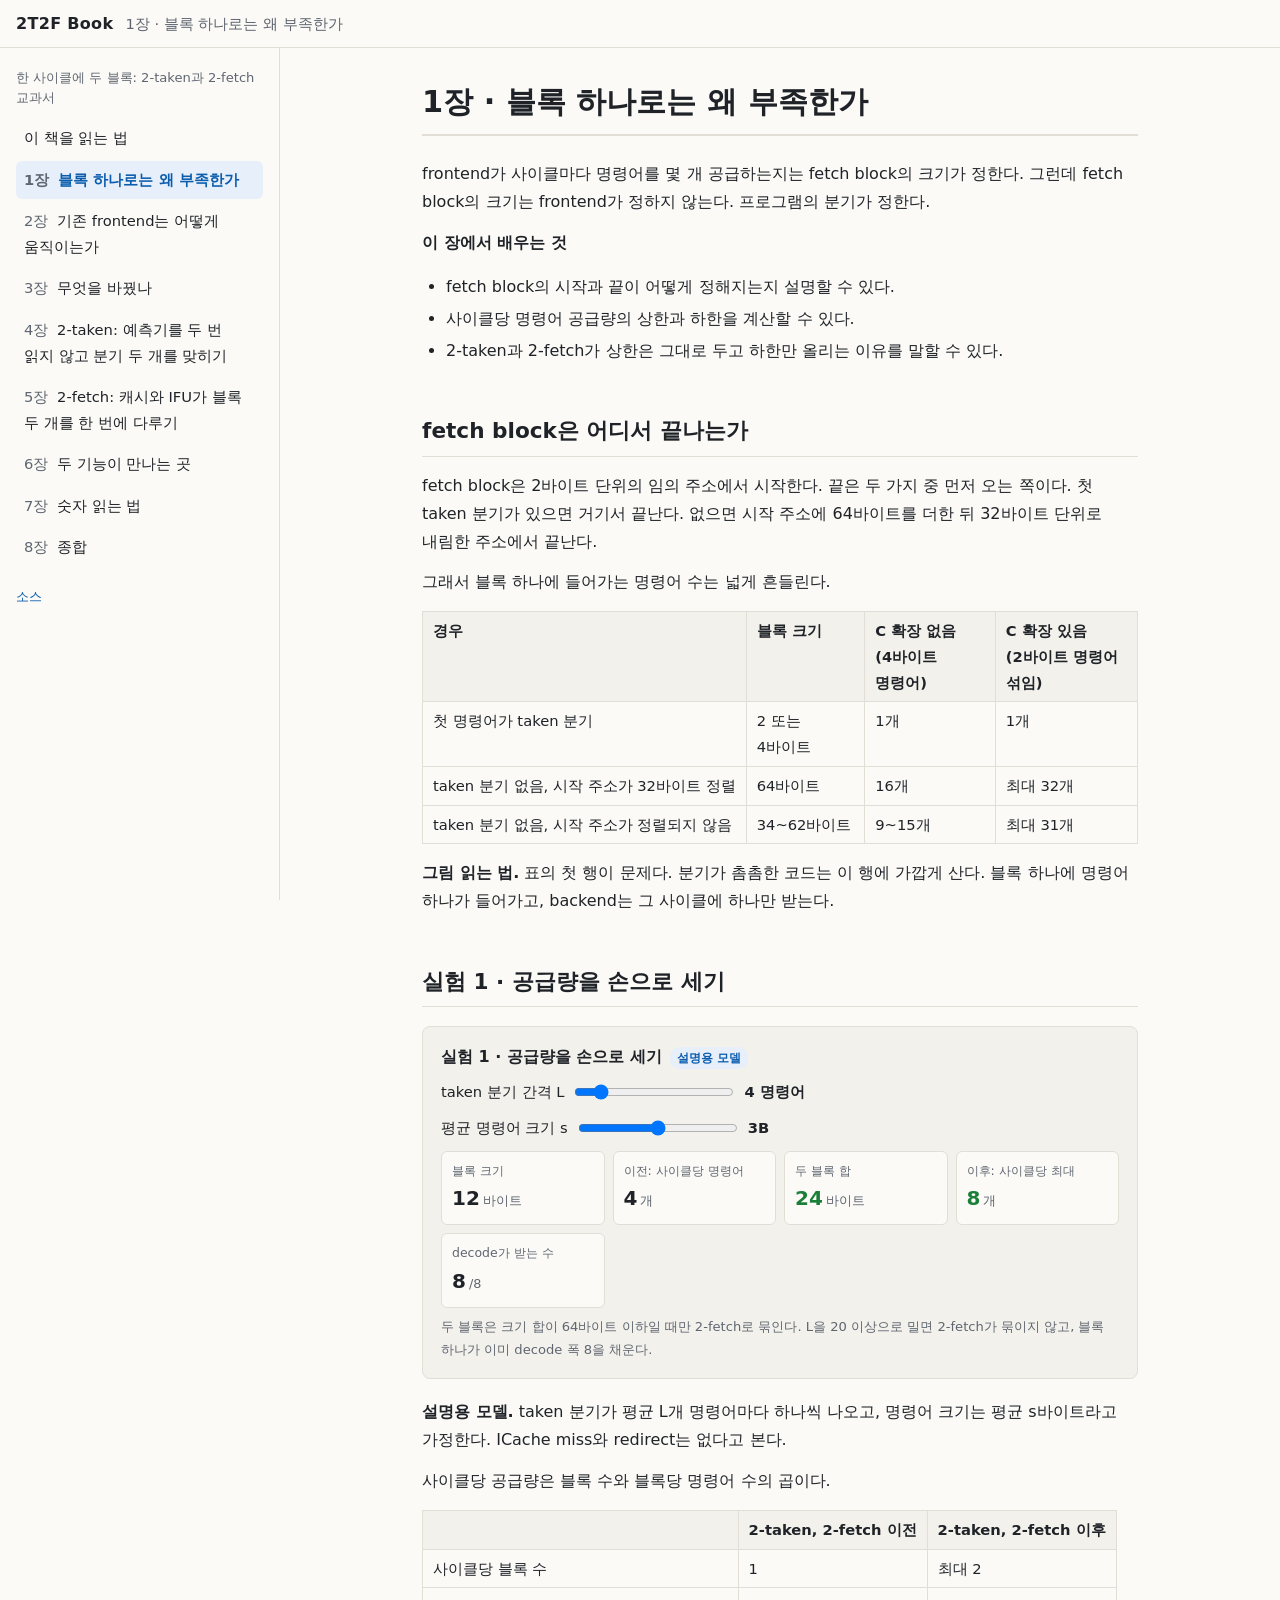
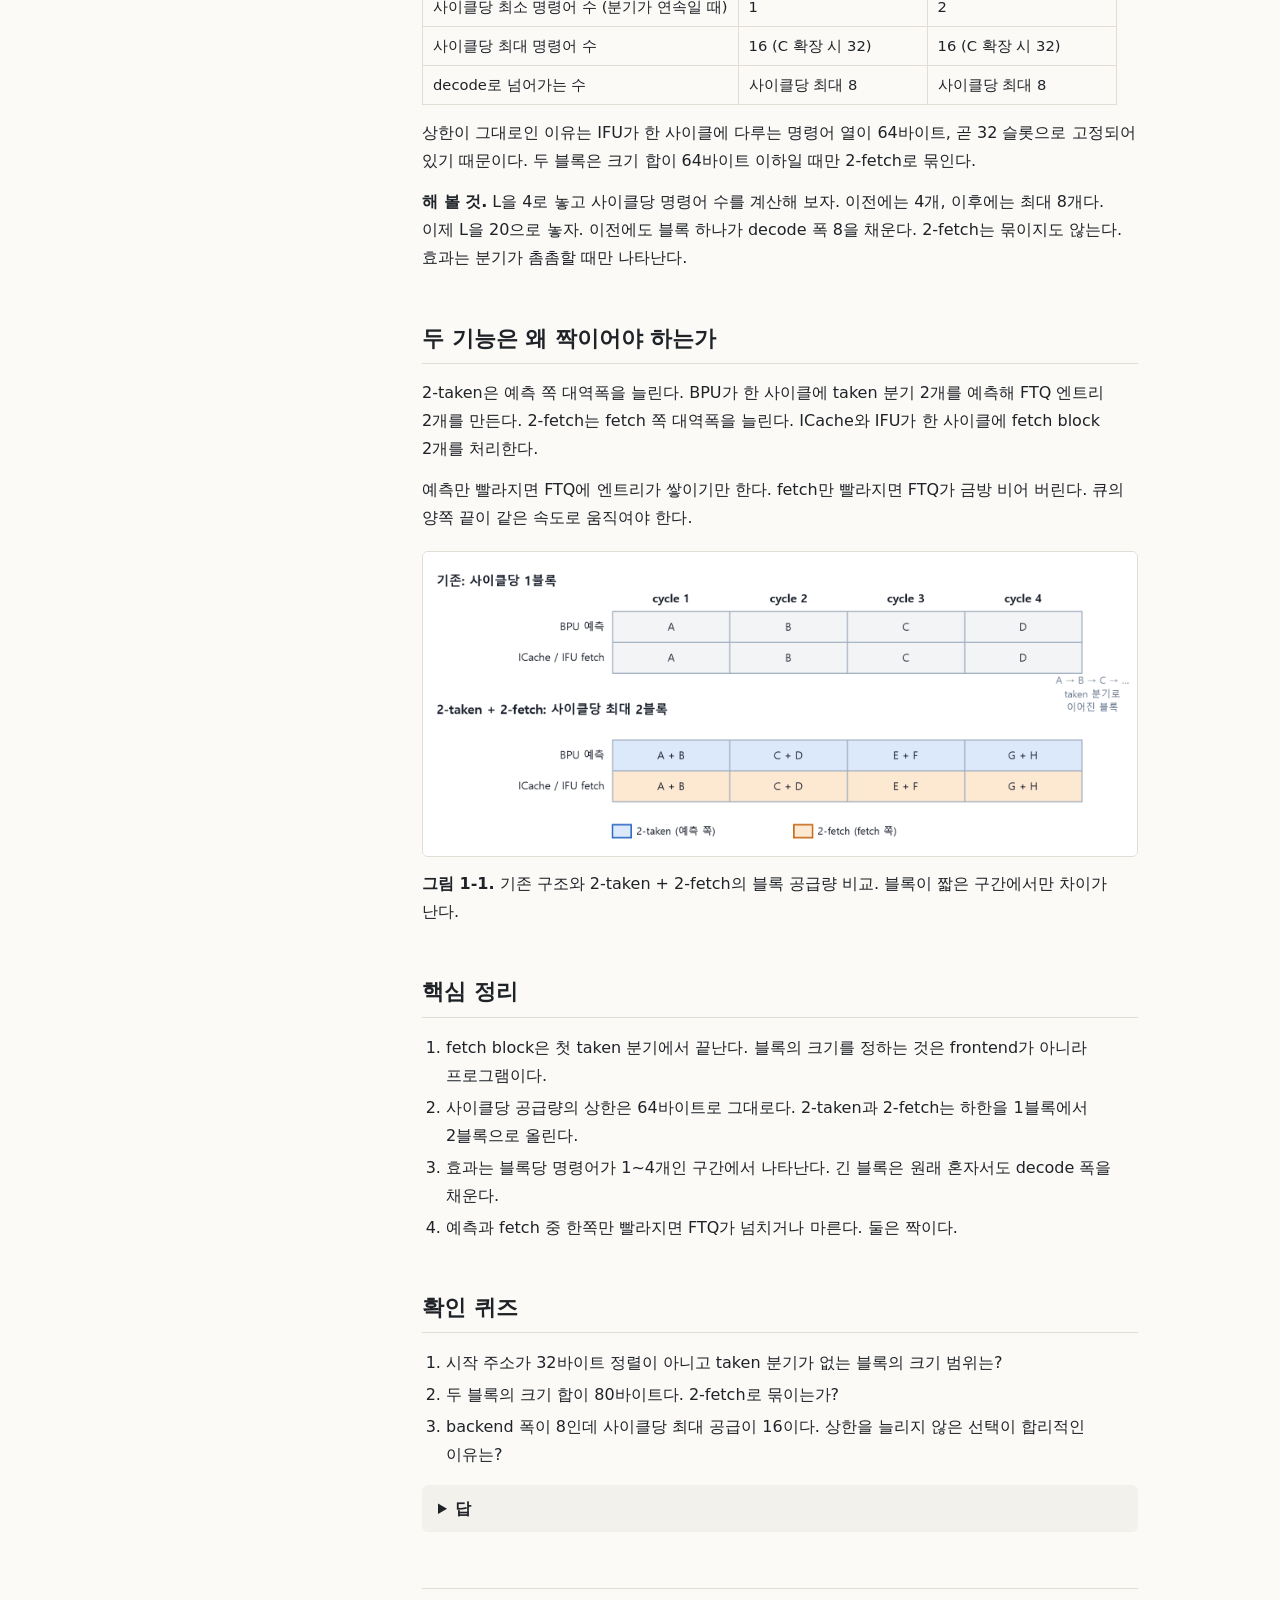
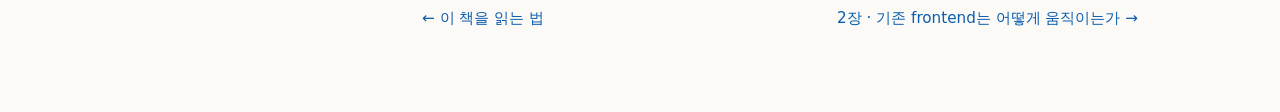
==== chapters/ch1.html @ 53d080ed "Add the 2T2F textbook as a static site Chapters are split from a single Markdown source and rendered" ====
<!doctype html>
<html lang="ko">
<head>
<meta charset="utf-8">
<meta name="viewport" content="width=device-width, initial-scale=1">
<title>1장 · 블록 하나로는 왜 부족한가 — 2T2F Book</title>
<meta name="description" content="한 사이클에 두 블록: 2-taken과 2-fetch 교과서">
<link rel="stylesheet" href="../assets/book.css">
</head>
<body>
<header class="top">
  <button class="menu" aria-label="목차" onclick="document.body.classList.toggle('nav-open')">☰</button>
  <a class="brand" href="../index.html">2T2F Book</a>
  <span class="topline">1장 · 블록 하나로는 왜 부족한가</span>
</header>
<div class="layout">
<nav class="side">
  <div class="side-title">한 사이클에 두 블록: 2-taken과 2-fetch 교과서</div>
  <ul><li><a href="../index.html">이 책을 읽는 법</a></li><li><a href="../chapters/ch1.html" class=cur><span class="n">1장</span> 블록 하나로는 왜 부족한가</a></li><li><a href="../chapters/ch2.html"><span class="n">2장</span> 기존 frontend는 어떻게 움직이는가</a></li><li><a href="../chapters/ch3.html"><span class="n">3장</span> 무엇을 바꿨나</a></li><li><a href="../chapters/ch4.html"><span class="n">4장</span> 2-taken: 예측기를 두 번 읽지 않고 분기 두 개를 맞히기</a></li><li><a href="../chapters/ch5.html"><span class="n">5장</span> 2-fetch: 캐시와 IFU가 블록 두 개를 한 번에 다루기</a></li><li><a href="../chapters/ch6.html"><span class="n">6장</span> 두 기능이 만나는 곳</a></li><li><a href="../chapters/ch7.html"><span class="n">7장</span> 숫자 읽는 법</a></li><li><a href="../chapters/ch8.html"><span class="n">8장</span> 종합</a></li></ul>
  <div class="side-foot"><a href="https://github.com/star007kdh-proj/2t2f-book">소스</a></div>
</nav>
<main class="content">
<h1>1장 · 블록 하나로는 왜 부족한가</h1>
<p>frontend가 사이클마다 명령어를 몇 개 공급하는지는 fetch block의 크기가 정한다. 그런데 fetch block의 크기는 frontend가 정하지 않는다. 프로그램의 분기가 정한다.</p>
<p><strong>이 장에서 배우는 것</strong></p>
<ul>
<li>fetch block의 시작과 끝이 어떻게 정해지는지 설명할 수 있다.</li>
<li>사이클당 명령어 공급량의 상한과 하한을 계산할 수 있다.</li>
<li>2-taken과 2-fetch가 상한은 그대로 두고 하한만 올리는 이유를 말할 수 있다.</li>
</ul>
<h2>fetch block은 어디서 끝나는가</h2>
<p>fetch block은 2바이트 단위의 임의 주소에서 시작한다. 끝은 두 가지 중 먼저 오는 쪽이다. 첫 taken 분기가 있으면 거기서 끝난다. 없으면 시작 주소에 64바이트를 더한 뒤 32바이트 단위로 내림한 주소에서 끝난다.</p>
<p>그래서 블록 하나에 들어가는 명령어 수는 넓게 흔들린다.</p>
<table>
<thead>
<tr>
<th>경우</th>
<th>블록 크기</th>
<th>C 확장 없음 (4바이트 명령어)</th>
<th>C 확장 있음 (2바이트 명령어 섞임)</th>
</tr>
</thead>
<tbody>
<tr>
<td>첫 명령어가 taken 분기</td>
<td>2 또는 4바이트</td>
<td>1개</td>
<td>1개</td>
</tr>
<tr>
<td>taken 분기 없음, 시작 주소가 32바이트 정렬</td>
<td>64바이트</td>
<td>16개</td>
<td>최대 32개</td>
</tr>
<tr>
<td>taken 분기 없음, 시작 주소가 정렬되지 않음</td>
<td>34~62바이트</td>
<td>9~15개</td>
<td>최대 31개</td>
</tr>
</tbody>
</table>
<p><strong>그림 읽는 법.</strong> 표의 첫 행이 문제다. 분기가 촘촘한 코드는 이 행에 가깝게 산다. 블록 하나에 명령어 하나가 들어가고, backend는 그 사이클에 하나만 받는다.</p>
<h2>실험 1 · 공급량을 손으로 세기</h2>
<div class="widget" data-widget="supply"></div>

<p><strong>설명용 모델.</strong> taken 분기가 평균 L개 명령어마다 하나씩 나오고, 명령어 크기는 평균 s바이트라고 가정한다. ICache miss와 redirect는 없다고 본다.</p>
<p>사이클당 공급량은 블록 수와 블록당 명령어 수의 곱이다.</p>
<table>
<thead>
<tr>
<th></th>
<th>2-taken, 2-fetch 이전</th>
<th>2-taken, 2-fetch 이후</th>
</tr>
</thead>
<tbody>
<tr>
<td>사이클당 블록 수</td>
<td>1</td>
<td>최대 2</td>
</tr>
<tr>
<td>사이클당 최소 명령어 수 (분기가 연속일 때)</td>
<td>1</td>
<td>2</td>
</tr>
<tr>
<td>사이클당 최대 명령어 수</td>
<td>16 (C 확장 시 32)</td>
<td>16 (C 확장 시 32)</td>
</tr>
<tr>
<td>decode로 넘어가는 수</td>
<td>사이클당 최대 8</td>
<td>사이클당 최대 8</td>
</tr>
</tbody>
</table>
<p>상한이 그대로인 이유는 IFU가 한 사이클에 다루는 명령어 열이 64바이트, 곧 32 슬롯으로 고정되어 있기 때문이다. 두 블록은 크기 합이 64바이트 이하일 때만 2-fetch로 묶인다.</p>
<p><strong>해 볼 것.</strong> L을 4로 놓고 사이클당 명령어 수를 계산해 보자. 이전에는 4개, 이후에는 최대 8개다. 이제 L을 20으로 놓자. 이전에도 블록 하나가 decode 폭 8을 채운다. 2-fetch는 묶이지도 않는다. 효과는 분기가 촘촘할 때만 나타난다.</p>
<h2>두 기능은 왜 짝이어야 하는가</h2>
<p>2-taken은 예측 쪽 대역폭을 늘린다. BPU가 한 사이클에 taken 분기 2개를 예측해 FTQ 엔트리 2개를 만든다. 2-fetch는 fetch 쪽 대역폭을 늘린다. ICache와 IFU가 한 사이클에 fetch block 2개를 처리한다.</p>
<p>예측만 빨라지면 FTQ에 엔트리가 쌓이기만 한다. fetch만 빨라지면 FTQ가 금방 비어 버린다. 큐의 양쪽 끝이 같은 속도로 움직여야 한다.</p>
<p><img alt="그림 1-1" src="../figures/fig01_concept.png" /></p>
<p><strong>그림 1-1.</strong> 기존 구조와 2-taken + 2-fetch의 블록 공급량 비교. 블록이 짧은 구간에서만 차이가 난다.</p>
<h2>핵심 정리</h2>
<ol>
<li>fetch block은 첫 taken 분기에서 끝난다. 블록의 크기를 정하는 것은 frontend가 아니라 프로그램이다.</li>
<li>사이클당 공급량의 상한은 64바이트로 그대로다. 2-taken과 2-fetch는 하한을 1블록에서 2블록으로 올린다.</li>
<li>효과는 블록당 명령어가 1~4개인 구간에서 나타난다. 긴 블록은 원래 혼자서도 decode 폭을 채운다.</li>
<li>예측과 fetch 중 한쪽만 빨라지면 FTQ가 넘치거나 마른다. 둘은 짝이다.</li>
</ol>
<h2>확인 퀴즈</h2>
<ol>
<li>시작 주소가 32바이트 정렬이 아니고 taken 분기가 없는 블록의 크기 범위는?</li>
<li>두 블록의 크기 합이 80바이트다. 2-fetch로 묶이는가?</li>
<li>backend 폭이 8인데 사이클당 최대 공급이 16이다. 상한을 늘리지 않은 선택이 합리적인 이유는?</li>
</ol>
<details>
<summary>답</summary>
<ol>
<li>34~62바이트. 시작 주소 + 64바이트를 32바이트 단위로 내림하므로 정렬 오프셋만큼 줄어든다.</li>
<li>묶이지 않는다. IFU의 명령어 열이 64바이트이므로 합이 64바이트 이하일 때만 2-fetch가 된다.</li>
<li>긴 블록은 혼자서도 8을 채운다. 굶는 구간은 짧은 블록이 연속되는 곳이고, 그곳은 하한이 결정한다.</li>
</ol>
</details>
<div class="prevnext"><a class="prev" href="../index.html">← 이 책을 읽는 법</a><a class="next" href="../chapters/ch2.html">2장 · 기존 frontend는 어떻게 움직이는가 →</a></div>
</main>
</div>
<script src="../assets/book.js"></script>
</body>
</html>
---- assets/book.css ----
:root {
  --bg: #fbfaf7;
  --fg: #1f2328;
  --muted: #5f6670;
  --line: #e2ded6;
  --accent: #0b5cad;
  --accent-soft: #e6effa;
  --box: #f3f1ec;
  --warn: #8a5a00;
  --warn-bg: #fff6e0;
  --code-bg: #eeece6;
  --side-w: 280px;
  --content-w: 780px;
  color-scheme: light dark;
}
@media (prefers-color-scheme: dark) {
  :root:not([data-theme="light"]) {
    --bg: #15171b;
    --fg: #e6e6e6;
    --muted: #9aa3ad;
    --line: #2d313a;
    --accent: #6fb0ff;
    --accent-soft: #16263a;
    --box: #1d2026;
    --warn: #f0c060;
    --warn-bg: #2a2412;
    --code-bg: #23262d;
  }
}
:root[data-theme="dark"] {
  --bg: #15171b; --fg: #e6e6e6; --muted: #9aa3ad; --line: #2d313a; --accent: #6fb0ff;
  --accent-soft: #16263a; --box: #1d2026; --warn: #f0c060; --warn-bg: #2a2412; --code-bg: #23262d;
}

* { box-sizing: border-box; }
html { font-size: 16px; }
body {
  margin: 0;
  background: var(--bg);
  color: var(--fg);
  font-family: "Noto Sans KR", "Apple SD Gothic Neo", "Malgun Gothic", "Segoe UI", system-ui, sans-serif;
  line-height: 1.75;
  word-break: keep-all;
}
a { color: var(--accent); text-decoration: none; }
a:hover { text-decoration: underline; }
code, pre {
  font-family: "JetBrains Mono", Consolas, "D2Coding", monospace;
  font-size: 0.9em;
}
code { background: var(--code-bg); padding: 0.1em 0.35em; border-radius: 4px; }
pre { background: var(--code-bg); padding: 12px 14px; border-radius: 6px; overflow-x: auto; }
pre code { background: none; padding: 0; }

/* top bar */
.top {
  position: sticky; top: 0; z-index: 10;
  display: flex; align-items: center; gap: 12px;
  height: 48px; padding: 0 16px;
  background: var(--bg); border-bottom: 1px solid var(--line);
}
.top .brand { font-weight: 700; color: var(--fg); letter-spacing: 0.02em; }
.top .topline { color: var(--muted); font-size: 0.92rem; overflow: hidden; text-overflow: ellipsis; white-space: nowrap; }
.top .menu { display: none; background: none; border: 1px solid var(--line); border-radius: 6px; padding: 2px 8px; color: var(--fg); font-size: 1rem; }

/* layout */
.layout { display: flex; min-height: calc(100vh - 48px); }
.side {
  width: var(--side-w); flex: 0 0 var(--side-w);
  position: sticky; top: 48px; height: calc(100vh - 48px); overflow-y: auto;
  padding: 20px 16px 24px; border-right: 1px solid var(--line);
  font-size: 0.92rem;
}
.side-title { color: var(--muted); font-size: 0.82rem; margin-bottom: 12px; line-height: 1.5; }
.side ul { list-style: none; margin: 0; padding: 0; }
.side li a { display: block; padding: 6px 8px; border-radius: 6px; color: var(--fg); }
.side li a .n { color: var(--muted); font-variant-numeric: tabular-nums; margin-right: 4px; }
.side li a:hover { background: var(--box); text-decoration: none; }
.side li a.cur { background: var(--accent-soft); color: var(--accent); font-weight: 600; }
.side-foot { margin-top: 20px; color: var(--muted); font-size: 0.82rem; }
.content {
  flex: 1 1 auto; min-width: 0;
  max-width: var(--content-w);
  padding: 28px 32px 80px;
  margin: 0 auto;
}

/* typography */
h1 { font-size: 1.9rem; line-height: 1.3; margin: 0.2em 0 0.8em; padding-bottom: 0.4em; border-bottom: 2px solid var(--line); }
h2 { font-size: 1.35rem; margin: 2.2em 0 0.7em; padding-bottom: 0.25em; border-bottom: 1px solid var(--line); }
h3 { font-size: 1.1rem; margin: 1.8em 0 0.5em; }
p { margin: 0.8em 0; }
blockquote { margin: 1em 0; padding: 0.6em 1em; border-left: 4px solid var(--accent); background: var(--accent-soft); color: var(--fg); }
blockquote p { margin: 0.3em 0; }
ul, ol { padding-left: 1.5em; }
li { margin: 0.25em 0; }
hr { border: 0; border-top: 1px solid var(--line); margin: 2em 0; }
img { max-width: 100%; height: auto; display: block; margin: 1.2em auto 0.4em; border: 1px solid var(--line); border-radius: 6px; background: #fff; }
img + p { color: var(--muted); font-size: 0.9rem; margin-top: 0.3em; }

table { border-collapse: collapse; width: 100%; margin: 1em 0; font-size: 0.92rem; display: block; overflow-x: auto; }
th, td { border: 1px solid var(--line); padding: 6px 10px; text-align: left; vertical-align: top; }
th { background: var(--box); font-weight: 600; }
td:first-child, th:first-child { white-space: nowrap; }

details { margin: 1em 0; padding: 0.6em 1em; background: var(--box); border-radius: 6px; }
summary { cursor: pointer; font-weight: 600; }
details ol { margin-bottom: 0.4em; }

.prevnext { display: flex; justify-content: space-between; gap: 12px; margin-top: 56px; padding-top: 16px; border-top: 1px solid var(--line); font-size: 0.95rem; }
.prevnext .next { margin-left: auto; }

/* learning goals / key takeaways: emphasise via first strong paragraph */
p > strong:only-child { color: var(--fg); }

/* widgets */
.widget {
  margin: 1.2em 0; padding: 16px 18px;
  border: 1px solid var(--line); border-radius: 8px; background: var(--box);
}
.widget .w-title { font-weight: 700; margin-bottom: 8px; display: flex; align-items: baseline; gap: 8px; }
.widget .w-title .tag { font-size: 0.72rem; font-weight: 600; color: var(--accent); background: var(--accent-soft); padding: 1px 7px; border-radius: 10px; }
.widget .row { display: flex; flex-wrap: wrap; gap: 10px 22px; align-items: center; margin: 6px 0; }
.widget label { display: inline-flex; align-items: center; gap: 8px; font-size: 0.92rem; }
.widget input[type=range] { width: 160px; }
.widget select, .widget input[type=number] { font: inherit; font-size: 0.9rem; padding: 2px 6px; background: var(--bg); color: var(--fg); border: 1px solid var(--line); border-radius: 4px; }
.widget button { font: inherit; font-size: 0.88rem; padding: 4px 10px; border: 1px solid var(--line); border-radius: 6px; background: var(--bg); color: var(--fg); cursor: pointer; }
.widget button:hover { border-color: var(--accent); color: var(--accent); }
.widget button.primary { background: var(--accent); color: #fff; border-color: var(--accent); }
.widget .out { display: grid; grid-template-columns: repeat(auto-fit, minmax(150px, 1fr)); gap: 8px; margin-top: 10px; }
.widget .stat { background: var(--bg); border: 1px solid var(--line); border-radius: 6px; padding: 8px 10px; }
.widget .stat .k { font-size: 0.78rem; color: var(--muted); }
.widget .stat .v { font-size: 1.25rem; font-weight: 700; font-variant-numeric: tabular-nums; }
.widget .stat .v small { font-size: 0.8rem; font-weight: 500; color: var(--muted); margin-left: 3px; }
.widget .stat.ok .v { color: #1b7f3a; }
.widget .stat.no .v { color: #b3261e; }
.widget .note { font-size: 0.82rem; color: var(--muted); margin-top: 8px; }
.widget table { font-size: 0.86rem; margin: 8px 0 0; display: table; }
.widget td, .widget th { padding: 3px 8px; }
.widget .log { max-height: 220px; overflow-y: auto; }
.widget .ring { display: flex; gap: 4px; margin: 8px 0; flex-wrap: wrap; }
.widget .cell { width: 44px; height: 44px; border: 1px solid var(--line); border-radius: 6px; display: flex; align-items: center; justify-content: center; font-family: monospace; font-size: 0.85rem; background: var(--bg); position: relative; }
.widget .cell.ptr { border-color: var(--accent); box-shadow: inset 0 0 0 2px var(--accent); }
.widget .cell.meta { outline: 2px dashed var(--warn); outline-offset: 2px; }
.widget .cell .idx { position: absolute; top: -16px; font-size: 0.68rem; color: var(--muted); font-family: inherit; }
.widget .cell.br1 { background: #dbeafe; color: #000; }
.widget .cell.br2 { background: #fde68a; color: #000; }
.widget .bars { display: flex; gap: 6px; align-items: flex-end; height: 120px; margin: 10px 0 4px; }
.widget .bar { flex: 1; background: var(--accent); border-radius: 4px 4px 0 0; position: relative; min-width: 24px; opacity: 0.85; }
.widget .bar.base { background: var(--muted); }
.widget .bar span { position: absolute; top: -20px; left: 0; right: 0; text-align: center; font-size: 0.75rem; }
.widget .barlab { display: flex; gap: 6px; font-size: 0.72rem; color: var(--muted); }
.widget .barlab div { flex: 1; text-align: center; min-width: 24px; }
.widget .lineviz { display: flex; gap: 3px; margin: 8px 0; }
.widget .ln { flex: 1; height: 34px; border: 1px solid var(--line); border-radius: 4px; position: relative; font-size: 0.7rem; color: var(--muted); display: flex; align-items: flex-end; justify-content: center; background: var(--bg); }
.widget .ln.odd { background: repeating-linear-gradient(45deg, transparent 0 6px, var(--box) 6px 12px); }
.widget .ln .fb { position: absolute; top: 4px; height: 12px; border-radius: 3px; left: 15%; right: 15%; }
.widget .ln .fb0 { background: #3b82f6; }
.widget .ln .fb1 { background: #f59e0b; top: 18px; }

@media (max-width: 900px) {
  .top .menu { display: inline-block; }
  .top .topline { display: none; }
  .side { position: fixed; left: 0; top: 48px; transform: translateX(-100%); transition: transform 0.2s; background: var(--bg); z-index: 9; }
  body.nav-open .side { transform: none; }
  .content { padding: 20px 16px 60px; }
  h1 { font-size: 1.55rem; }
}
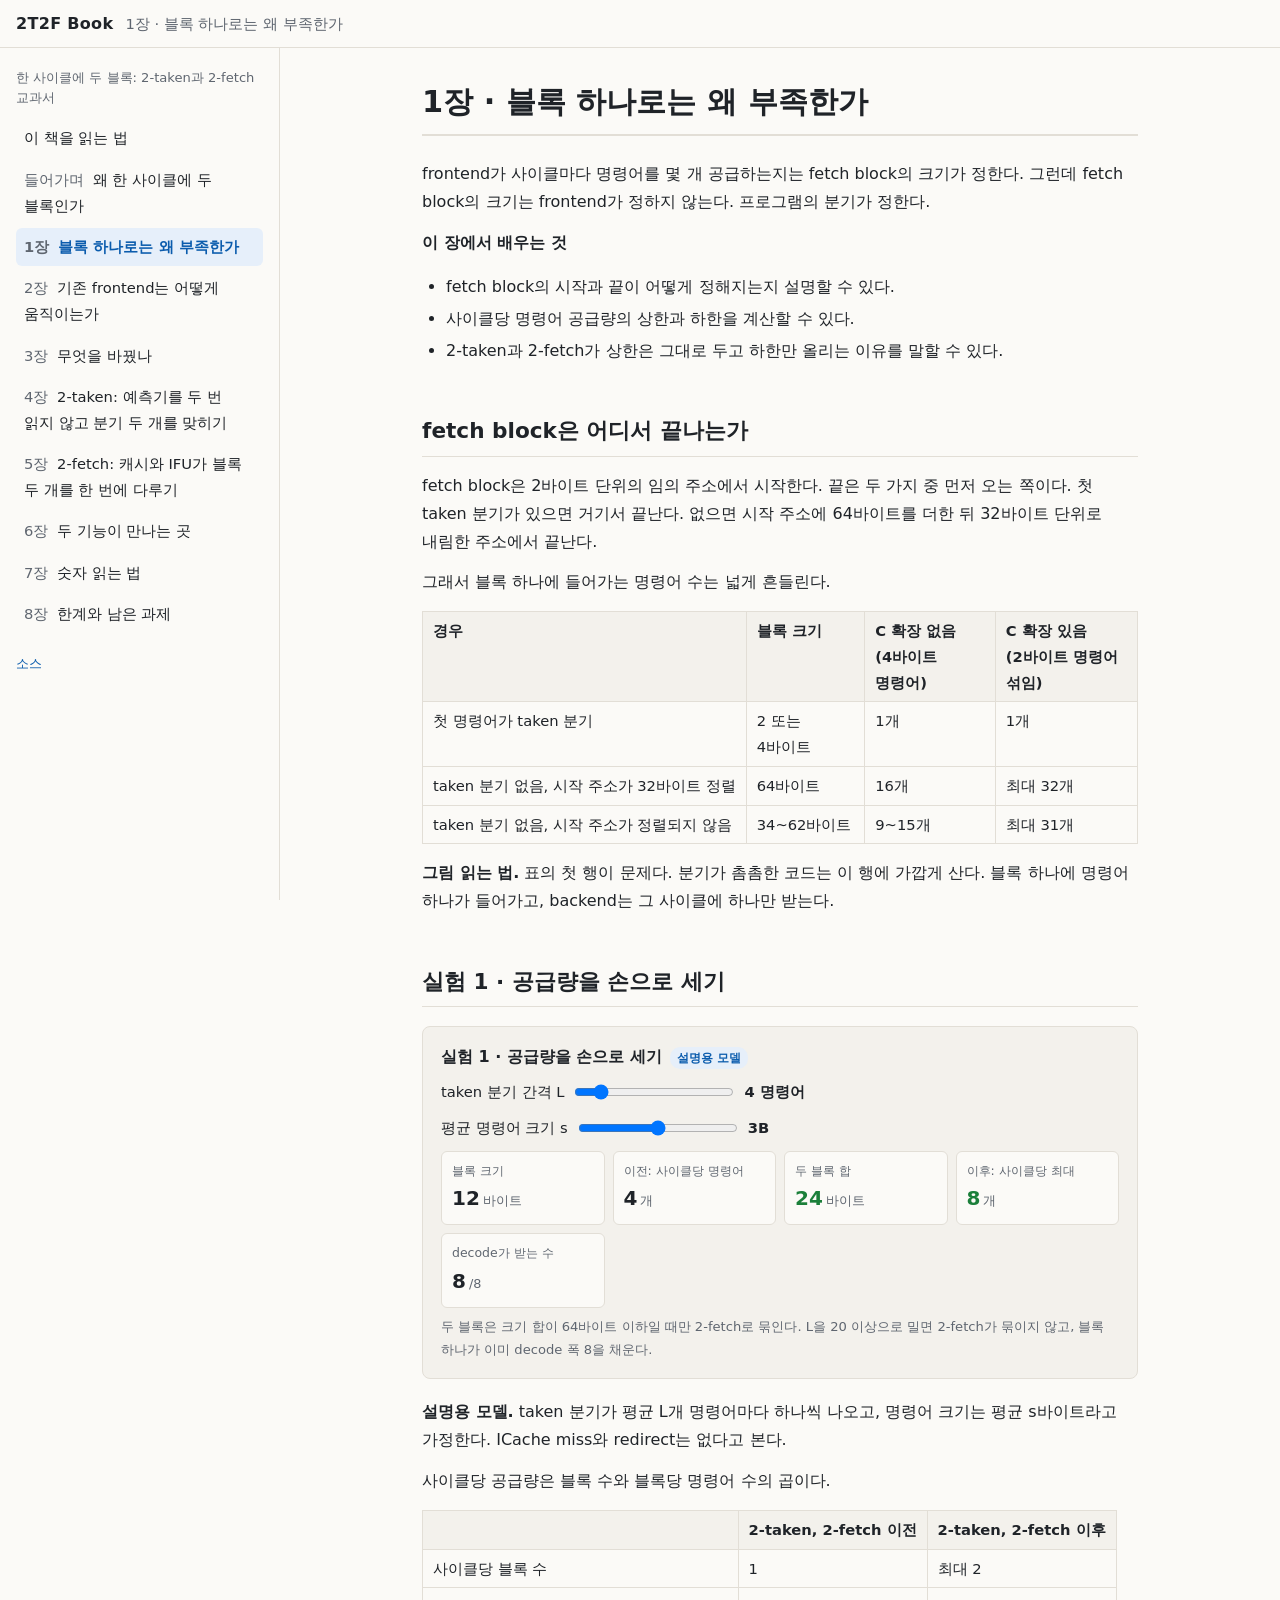
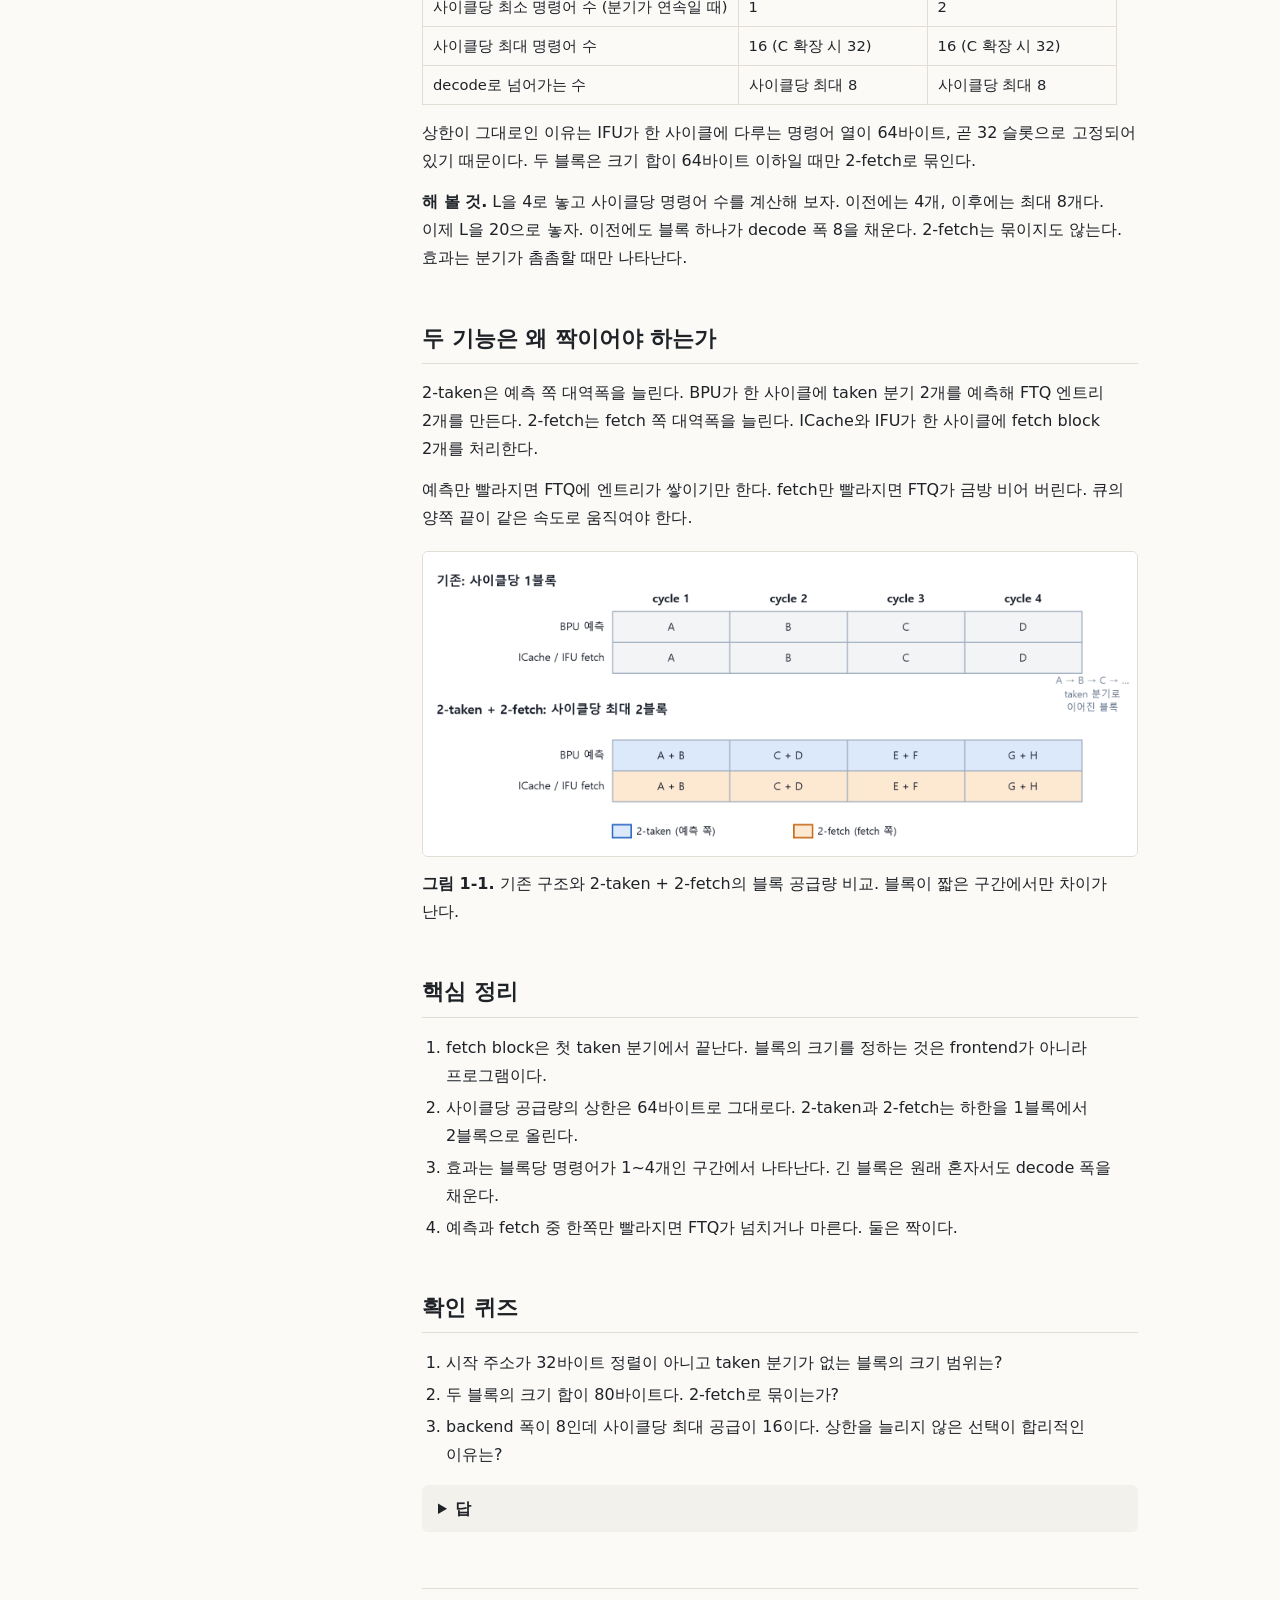
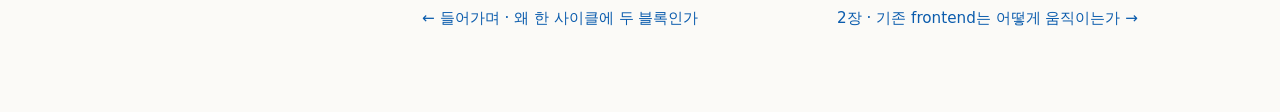
==== commit 70f82940: "Add the motivation chapter and drop implementation-level detail A new opening chapter argues why two" ====
--- a/chapters/ch1.html
+++ b/chapters/ch1.html
@@ -16,8 +16,8 @@
 <div class="layout">
 <nav class="side">
   <div class="side-title">한 사이클에 두 블록: 2-taken과 2-fetch 교과서</div>
-  <ul><li><a href="../index.html">이 책을 읽는 법</a></li><li><a href="../chapters/ch1.html" class=cur><span class="n">1장</span> 블록 하나로는 왜 부족한가</a></li><li><a href="../chapters/ch2.html"><span class="n">2장</span> 기존 frontend는 어떻게 움직이는가</a></li><li><a href="../chapters/ch3.html"><span class="n">3장</span> 무엇을 바꿨나</a></li><li><a href="../chapters/ch4.html"><span class="n">4장</span> 2-taken: 예측기를 두 번 읽지 않고 분기 두 개를 맞히기</a></li><li><a href="../chapters/ch5.html"><span class="n">5장</span> 2-fetch: 캐시와 IFU가 블록 두 개를 한 번에 다루기</a></li><li><a href="../chapters/ch6.html"><span class="n">6장</span> 두 기능이 만나는 곳</a></li><li><a href="../chapters/ch7.html"><span class="n">7장</span> 숫자 읽는 법</a></li><li><a href="../chapters/ch8.html"><span class="n">8장</span> 종합</a></li></ul>
-  <div class="side-foot"><a href="https://github.com/star007kdh-proj/2t2f-book">소스</a></div>
+  <ul><li><a href="../index.html">이 책을 읽는 법</a></li><li><a href="../chapters/ch0.html"><span class="n">들어가며</span> 왜 한 사이클에 두 블록인가</a></li><li><a href="../chapters/ch1.html" class=cur><span class="n">1장</span> 블록 하나로는 왜 부족한가</a></li><li><a href="../chapters/ch2.html"><span class="n">2장</span> 기존 frontend는 어떻게 움직이는가</a></li><li><a href="../chapters/ch3.html"><span class="n">3장</span> 무엇을 바꿨나</a></li><li><a href="../chapters/ch4.html"><span class="n">4장</span> 2-taken: 예측기를 두 번 읽지 않고 분기 두 개를 맞히기</a></li><li><a href="../chapters/ch5.html"><span class="n">5장</span> 2-fetch: 캐시와 IFU가 블록 두 개를 한 번에 다루기</a></li><li><a href="../chapters/ch6.html"><span class="n">6장</span> 두 기능이 만나는 곳</a></li><li><a href="../chapters/ch7.html"><span class="n">7장</span> 숫자 읽는 법</a></li><li><a href="../chapters/ch8.html"><span class="n">8장</span> 한계와 남은 과제</a></li></ul>
+  <div class="side-foot"><a href="https://github.com/star007kdh-proj/2T2F-book">소스</a></div>
 </nav>
 <main class="content">
 <h1>1장 · 블록 하나로는 왜 부족한가</h1>
@@ -126,7 +126,7 @@
 <li>긴 블록은 혼자서도 8을 채운다. 굶는 구간은 짧은 블록이 연속되는 곳이고, 그곳은 하한이 결정한다.</li>
 </ol>
 </details>
-<div class="prevnext"><a class="prev" href="../index.html">← 이 책을 읽는 법</a><a class="next" href="../chapters/ch2.html">2장 · 기존 frontend는 어떻게 움직이는가 →</a></div>
+<div class="prevnext"><a class="prev" href="../chapters/ch0.html">← 들어가며 · 왜 한 사이클에 두 블록인가</a><a class="next" href="../chapters/ch2.html">2장 · 기존 frontend는 어떻게 움직이는가 →</a></div>
 </main>
 </div>
 <script src="../assets/book.js"></script>
